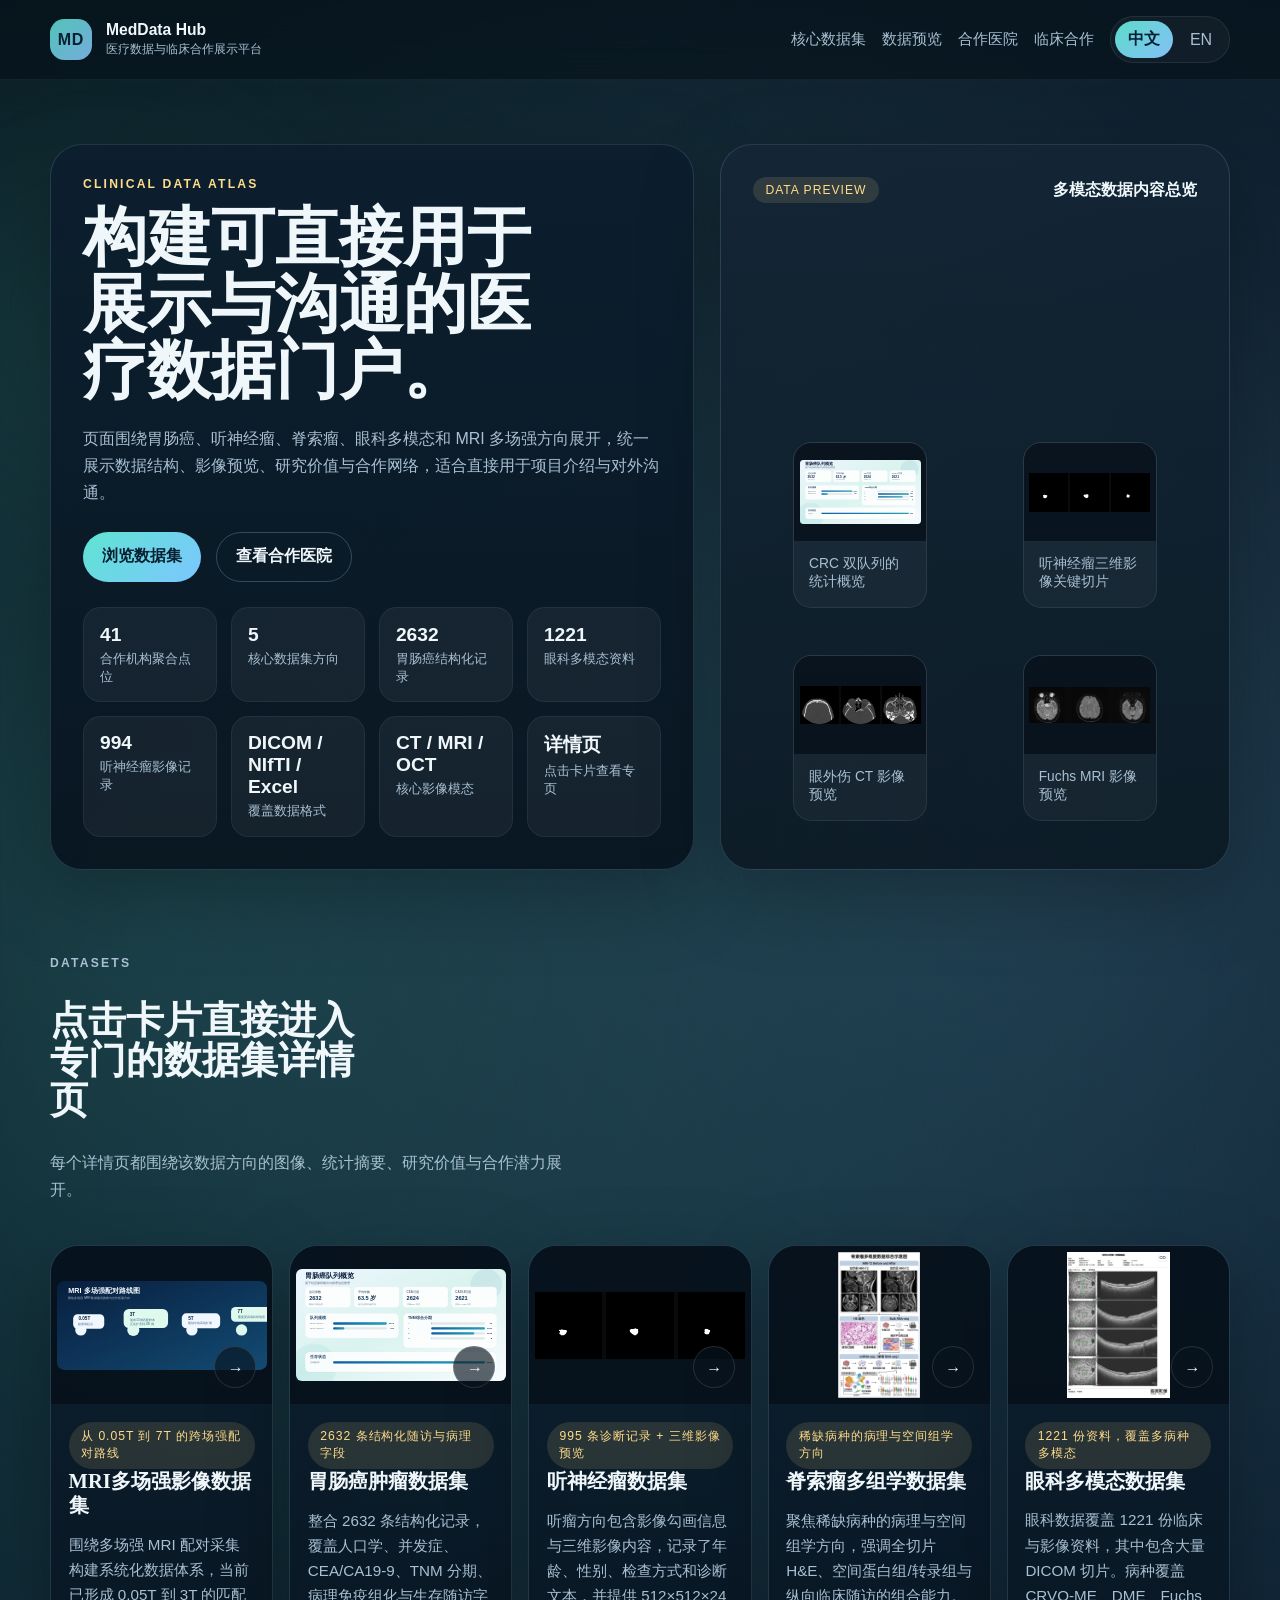
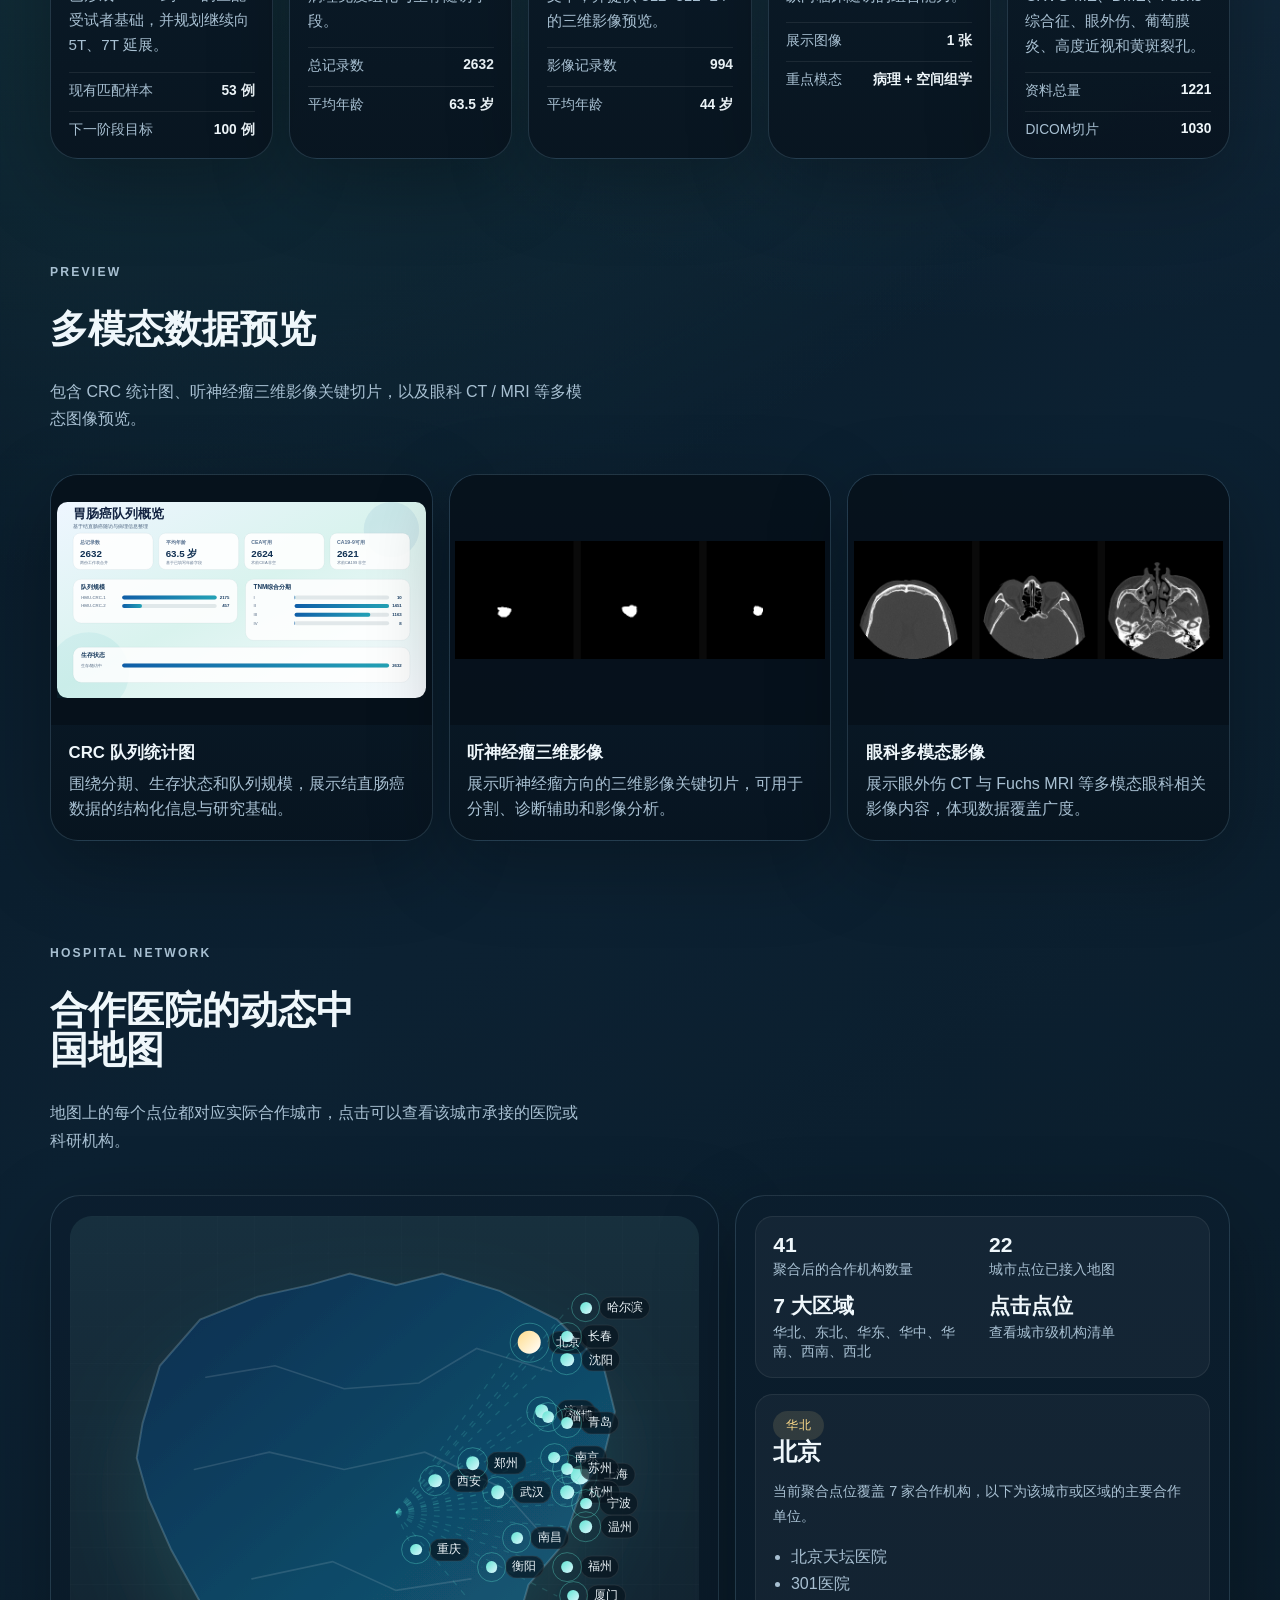
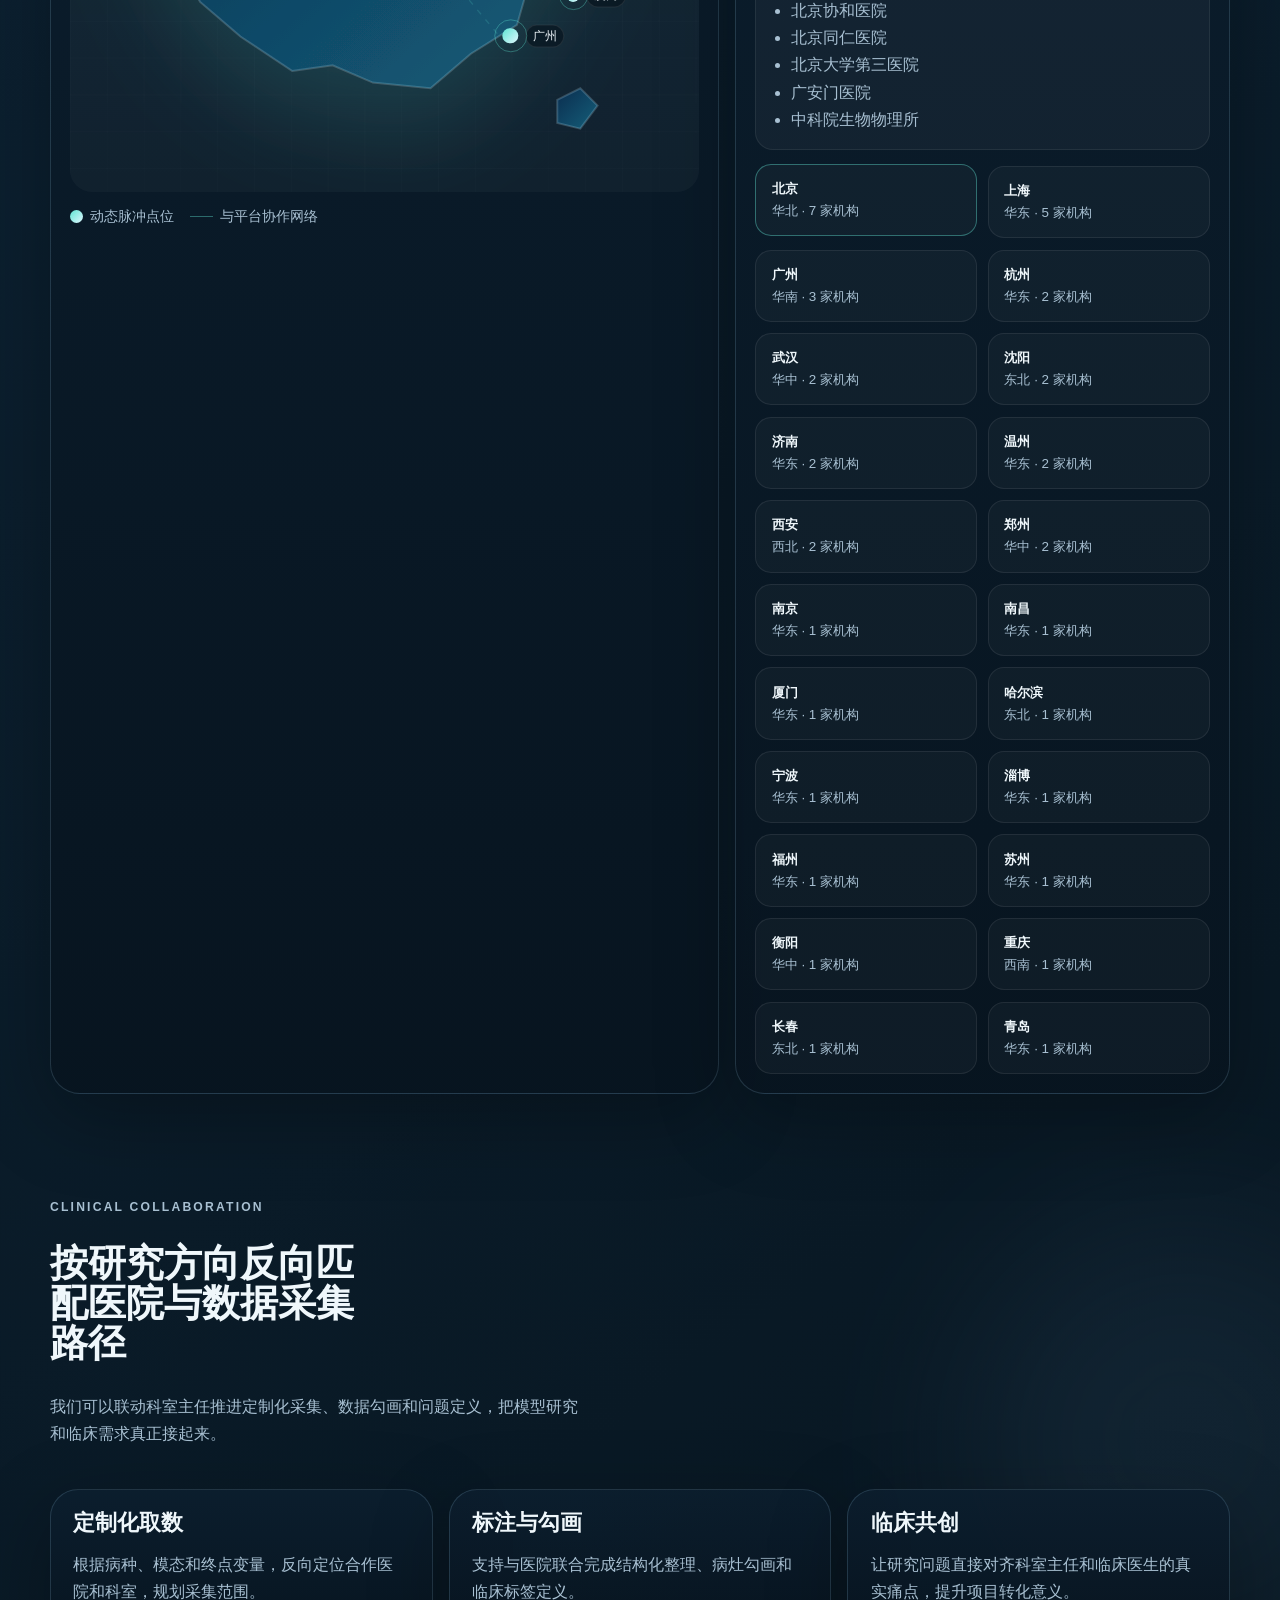
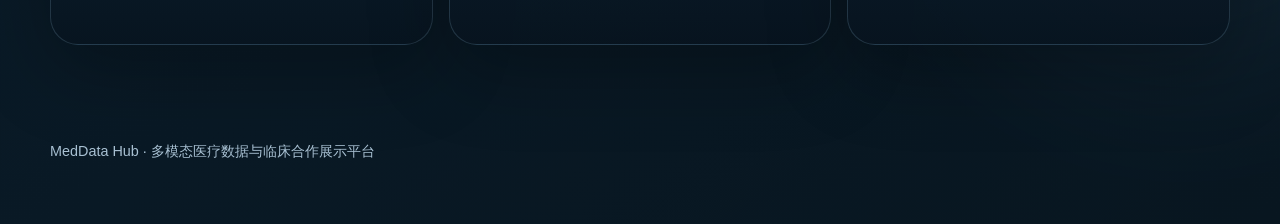
==== index.html @ 5b55f7e5 "Add files via upload" ====
<!DOCTYPE html>
<html lang="zh-CN">
<head>
    <meta charset="UTF-8">
    <meta name="viewport" content="width=device-width, initial-scale=1.0">
    <title>医疗多模态数据集与临床合作平台</title>
    <meta name="description" id="page-description" content="医疗多模态数据集与临床合作展示平台，涵盖胃肠癌、听神经瘤、脊索瘤、眼科多模态和 MRI 多场强方向。">
    <link rel="stylesheet" href="style.css?v=20260312-2">
    <script>
        (function () {
            var search = window.location.search || "";
            var match = search.match(/[?&]lang=([^&#]+)/);
            var queryLang = "";
            var savedLang = "zh";
            if (match && match[1]) {
                try {
                    queryLang = decodeURIComponent(match[1].replace(/\+/g, " "));
                } catch (e) {
                    queryLang = match[1];
                }
            }
            try {
                savedLang = localStorage.getItem("meddata-lang") || "zh";
            } catch (e) {}
            var lang = queryLang === "en" ? "en" : (savedLang === "en" ? "en" : "zh");
            window.MEDDATA_LANG = lang;
            document.documentElement.lang = lang === "en" ? "en" : "zh-CN";
            try {
                localStorage.setItem("meddata-lang", lang);
            } catch (e) {}
        })();
    </script>
    <script src="assets/generated/site-data.js?v=20260312-2"></script>
    <script src="assets/generated/site-data-en.js?v=20260312-2"></script>
</head>
<body data-page="home">
    <div class="ambient ambient-a"></div>
    <div class="ambient ambient-b"></div>

    <header class="site-header">
        <div class="header-inner">
            <a class="brand" href="index.html" data-transition>
                <span class="brand-mark">MD</span>
                <span class="brand-copy">
                    <strong>MedData Hub</strong>
                    <small id="brand-tagline">医疗数据与临床合作展示平台</small>
                </span>
            </a>
            <div class="header-actions">
                <nav class="site-nav">
                    <a href="#datasets" id="nav-datasets">核心数据集</a>
                    <a href="#decoded" id="nav-decoded">数据预览</a>
                    <a href="#hospitals" id="nav-hospitals">合作医院</a>
                    <a href="#collaboration" id="nav-collaboration">临床合作</a>
                </nav>
                <div class="lang-toggle" id="lang-toggle" aria-label="Language switch">
                    <button type="button" class="lang-option" data-lang="zh">中文</button>
                    <button type="button" class="lang-option" data-lang="en">EN</button>
                </div>
            </div>
        </div>
    </header>

    <main>
        <section class="hero">
            <div class="hero-copy">
                <p class="eyebrow" id="hero-eyebrow">Clinical-grade, locally audited</p>
                <h1 id="hero-title">构建可直接用于展示与沟通的医疗数据门户。</h1>
                <p class="hero-lead" id="hero-lead">
                    页面围绕胃肠癌、听神经瘤、脊索瘤、眼科多模态和 MRI 多场强方向展开，
                    统一展示数据结构、影像预览、研究价值与合作网络，适合直接用于项目介绍与对外沟通。
                </p>
                <div class="hero-actions">
                    <a class="button button-primary" href="#datasets" id="hero-button-datasets">浏览数据集</a>
                    <a class="button button-secondary" href="#hospitals" id="hero-button-hospitals">查看合作医院</a>
                </div>
                <div class="hero-stats" id="hero-stats"></div>
            </div>
            <div class="hero-panel">
                <div class="hero-panel-top">
                    <span class="panel-tag" id="hero-panel-tag">Data Preview</span>
                    <strong id="hero-panel-title">多模态数据内容总览</strong>
                </div>
                <div class="hero-preview-grid" id="hero-preview-grid"></div>
            </div>
        </section>

        <section class="section" id="datasets">
            <div class="section-heading">
                <p class="eyebrow" id="datasets-eyebrow">Datasets</p>
                <h2 id="datasets-title">点击卡片直接进入专门的数据集详情页</h2>
                <p id="datasets-lead">每个详情页都围绕该数据方向的图像、统计摘要、研究价值与合作潜力展开。</p>
            </div>
            <div class="dataset-grid" id="dataset-grid"></div>
        </section>

        <section class="section" id="decoded">
            <div class="section-heading">
                <p class="eyebrow" id="decoded-eyebrow">Decoded Samples</p>
                <h2 id="decoded-title">多模态数据预览</h2>
                <p id="decoded-lead">包含 CRC 统计图、听神经瘤三维影像关键切片，以及眼科 CT/MRI 等多模态图像预览。</p>
            </div>
            <div class="decoded-strip" id="decoded-strip"></div>
        </section>

        <section class="section hospitals-section" id="hospitals">
            <div class="section-heading">
                <p class="eyebrow" id="hospitals-eyebrow">Hospital Network</p>
                <h2 id="hospitals-title">合作医院的动态中国地图</h2>
                <p id="hospitals-lead">地图上的每个点位都对应实际合作城市，点击可以查看该城市承接的医院或科研机构。</p>
            </div>
            <div class="hospital-layout">
                <article class="map-card">
                    <div class="map-stage">
                        <svg class="china-svg" viewBox="0 0 100 100" aria-hidden="true">
                            <defs>
                                <linearGradient id="mapFill" x1="0%" y1="0%" x2="100%" y2="100%">
                                    <stop offset="0%" stop-color="#0a2d4f"/>
                                    <stop offset="100%" stop-color="#155f7a"/>
                                </linearGradient>
                                <filter id="mapGlow" x="-30%" y="-30%" width="160%" height="160%">
                                    <feDropShadow dx="0" dy="8" stdDeviation="8" flood-color="#4dd0c8" flood-opacity="0.16"/>
                                </filter>
                            </defs>
                            <path class="china-outline" filter="url(#mapGlow)"
                                d="M8 36 L11 26 L18 18 L28 14 L37 12 L44 10 L52 12 L60 10 L70 13 L80 18 L88 26 L90 34 L88 42 L84 48 L81 57 L75 64 L73 71 L65 76 L58 82 L48 81 L41 78 L34 79 L25 73 L18 67 L13 58 L9 49 L7 42 Z" />
                            <path class="china-island"
                                d="M80 84 L84 82 L87 85 L84 89 L80 88 Z" />
                            <path class="china-line" d="M19 28 L31 26 L43 30 L56 29 L66 23 L79 27" />
                            <path class="china-line" d="M17 44 L30 41 L43 44 L57 41 L70 47 L78 56" />
                            <path class="china-line" d="M27 63 L41 60 L52 65 L65 63" />
                            <g id="hospital-routes"></g>
                        </svg>
                        <div class="hospital-markers" id="hospital-markers"></div>
                    </div>
                    <div class="map-legend">
                        <span><i></i> <span id="legend-marker">动态脉冲点位</span></span>
                        <span><i class="legend-line"></i> <span id="legend-line">与平台协作网络</span></span>
                    </div>
                </article>

                <aside class="hospital-panel">
                    <div class="hospital-summary" id="hospital-summary"></div>
                    <div class="hospital-focus" id="hospital-focus"></div>
                    <div class="hospital-list" id="hospital-list"></div>
                </aside>
            </div>
        </section>

        <section class="section collaboration-section" id="collaboration">
            <div class="section-heading">
                <p class="eyebrow" id="collaboration-eyebrow">Clinical Collaboration</p>
                <h2 id="collaboration-title">按研究方向反向匹配医院与数据采集路径</h2>
                <p id="collaboration-lead">我们可以联动科室主任推进定制化采集、数据勾画和问题定义，把模型研究和临床需求真正接起来。</p>
            </div>
            <div class="collaboration-grid">
                <article class="info-card">
                    <h3 id="collab-card-1-title">定制化取数</h3>
                    <p id="collab-card-1-body">根据病种、模态和终点变量，反向定位合作医院和科室，规划采集范围。</p>
                </article>
                <article class="info-card">
                    <h3 id="collab-card-2-title">标注与勾画</h3>
                    <p id="collab-card-2-body">支持与医院联合完成结构化整理、病灶勾画和临床标签定义。</p>
                </article>
                <article class="info-card">
                    <h3 id="collab-card-3-title">临床共创</h3>
                    <p id="collab-card-3-body">让研究问题直接对齐科室主任和临床医生的真实痛点，提升项目转化意义。</p>
                </article>
            </div>
        </section>
    </main>

    <footer class="site-footer">
        <p id="footer-copy">MedData Hub · 多模态医疗数据与临床合作展示平台</p>
    </footer>

    <noscript>
        <div class="noscript-banner">此页面需要 JavaScript 以加载数据集详情和动态医院地图。</div>
    </noscript>
    <script src="app.js?v=20260312-2"></script>
</body>
</html>
---- style.css ----
:root {
    --bg: #07131f;
    --surface: rgba(9, 24, 37, 0.78);
    --surface-strong: rgba(8, 20, 31, 0.94);
    --surface-soft: rgba(243, 249, 255, 0.9);
    --stroke: rgba(150, 199, 224, 0.18);
    --stroke-strong: rgba(150, 199, 224, 0.28);
    --text: #eff7fb;
    --text-dim: #a8c0d2;
    --ink: #10263b;
    --teal: #5fe4d2;
    --cyan: #89c6ff;
    --gold: #ffdc8a;
    --shadow: 0 24px 80px rgba(0, 0, 0, 0.28);
    --radius: 28px;
    --radius-sm: 18px;
    --heading-font: "Iowan Old Style", "Palatino Linotype", "Noto Serif SC", "Songti SC", Georgia, serif;
    --body-font: "Avenir Next", "Segoe UI", "PingFang SC", "Microsoft YaHei", sans-serif;
}

* {
    box-sizing: border-box;
}

html {
    scroll-behavior: smooth;
}

body {
    margin: 0;
    min-height: 100vh;
    font-family: var(--body-font);
    color: var(--text);
    background:
        radial-gradient(circle at 12% 18%, rgba(95, 228, 210, 0.18), transparent 30%),
        radial-gradient(circle at 80% 16%, rgba(137, 198, 255, 0.16), transparent 26%),
        linear-gradient(145deg, #05111a 0%, #0c2132 48%, #081620 100%);
    overflow-x: hidden;
    opacity: 1;
    transform: none;
    transition: opacity 0.35s ease, transform 0.35s ease;
}

body.is-ready {
    opacity: 1;
    transform: translateY(0);
}

body.is-leaving {
    opacity: 0;
    transform: translateY(-16px);
}

.ambient {
    position: fixed;
    inset: auto;
    border-radius: 999px;
    pointer-events: none;
    filter: blur(90px);
    opacity: 0.3;
    z-index: 0;
}

.ambient-a {
    width: 24rem;
    height: 24rem;
    top: 8rem;
    left: -6rem;
    background: rgba(95, 228, 210, 0.25);
    animation: floatGlow 16s ease-in-out infinite;
}

.ambient-b {
    width: 28rem;
    height: 28rem;
    right: -8rem;
    bottom: 10rem;
    background: rgba(137, 198, 255, 0.22);
    animation: floatGlow 18s ease-in-out infinite reverse;
}

@keyframes floatGlow {
    0%, 100% {
        transform: translate3d(0, 0, 0) scale(1);
    }
    50% {
        transform: translate3d(0, -18px, 0) scale(1.06);
    }
}

a {
    color: inherit;
    text-decoration: none;
}

img {
    display: block;
    width: 100%;
}

main,
.site-header,
.site-footer {
    position: relative;
    z-index: 1;
}

.site-header {
    position: sticky;
    top: 0;
    z-index: 20;
    backdrop-filter: blur(18px);
    background: rgba(5, 17, 26, 0.6);
    border-bottom: 1px solid rgba(255, 255, 255, 0.05);
}

.header-inner,
.hero,
.section,
.site-footer,
.detail-shell {
    width: min(1180px, calc(100% - 2rem));
    margin: 0 auto;
}

.header-inner {
    display: flex;
    align-items: center;
    justify-content: space-between;
    gap: 1rem;
    padding: 1rem 0;
}

.header-actions {
    display: flex;
    align-items: center;
    flex-wrap: wrap;
    justify-content: flex-end;
    gap: 1rem;
}

.brand {
    display: inline-flex;
    align-items: center;
    gap: 0.9rem;
}

.brand-mark {
    width: 2.6rem;
    height: 2.6rem;
    display: grid;
    place-items: center;
    border-radius: 0.9rem;
    background: linear-gradient(135deg, rgba(95, 228, 210, 0.85), rgba(137, 198, 255, 0.85));
    color: #092033;
    font-weight: 800;
    letter-spacing: 0.04em;
}

.brand-copy {
    display: grid;
    gap: 0.08rem;
}

.brand-copy strong {
    font-size: 0.98rem;
}

.brand-copy small {
    color: var(--text-dim);
    font-size: 0.76rem;
}

.site-nav {
    display: flex;
    flex-wrap: wrap;
    justify-content: flex-end;
    gap: 1rem;
    color: var(--text-dim);
    font-size: 0.95rem;
}

html[lang="en"] .site-nav {
    font-size: 0.9rem;
    gap: 0.8rem;
}

.site-nav a {
    transition: color 0.2s ease;
}

.site-nav a:hover {
    color: var(--text);
}

.lang-toggle {
    display: inline-flex;
    align-items: center;
    gap: 0.25rem;
    padding: 0.25rem;
    border-radius: 999px;
    border: 1px solid rgba(255, 255, 255, 0.08);
    background: rgba(255, 255, 255, 0.04);
}

.lang-option {
    min-width: 3rem;
    border: 0;
    border-radius: 999px;
    padding: 0.5rem 0.8rem;
    background: transparent;
    color: var(--text-dim);
    font: inherit;
    cursor: pointer;
    transition: background 0.2s ease, color 0.2s ease, transform 0.2s ease;
}

.lang-option:hover {
    color: var(--text);
    transform: translateY(-1px);
}

.lang-option.active {
    background: linear-gradient(135deg, rgba(95, 228, 210, 0.96), rgba(137, 198, 255, 0.96));
    color: #082132;
    font-weight: 700;
}

.hero {
    display: grid;
    grid-template-columns: 1.2fr 0.95fr;
    gap: 1.6rem;
    padding: 4rem 0 2rem;
    align-items: stretch;
}

.hero-copy,
.hero-panel,
.map-card,
.hospital-panel,
.info-card,
.decoded-card,
.dataset-card,
.detail-hero-card,
.detail-figure,
.detail-note,
.detail-section-card,
.related-card {
    border: 1px solid var(--stroke);
    background: linear-gradient(180deg, rgba(12, 30, 46, 0.92), rgba(8, 20, 31, 0.92));
    box-shadow: var(--shadow);
}

.hero-copy,
.hero-panel {
    border-radius: calc(var(--radius) + 4px);
    padding: 2rem;
}

.eyebrow {
    margin: 0 0 0.9rem;
    color: var(--gold);
    letter-spacing: 0.18em;
    text-transform: uppercase;
    font-size: 0.76rem;
    font-weight: 700;
}

h1,
h2,
h3 {
    margin: 0;
    font-family: var(--heading-font);
    font-weight: 700;
    line-height: 1.04;
}

h1 {
    font-size: clamp(2.6rem, 5vw, 5rem);
    max-width: 15ch;
}

h2 {
    font-size: clamp(2rem, 3vw, 3.2rem);
    max-width: 16ch;
}

html[lang="en"] h1 {
    font-size: clamp(2.25rem, 4.3vw, 4.25rem);
    max-width: 19ch;
    line-height: 1.08;
}

html[lang="en"] h2 {
    font-size: clamp(1.8rem, 2.5vw, 2.65rem);
    max-width: 20ch;
    line-height: 1.12;
}

.hero-lead,
.section-heading p,
.detail-intro,
.detail-section-card p,
.info-card p,
.hospital-focus p {
    color: var(--text-dim);
    line-height: 1.7;
}

.hero-lead {
    max-width: 66ch;
    margin: 1.25rem 0 1.6rem;
}

.hero-actions {
    display: flex;
    flex-wrap: wrap;
    gap: 0.9rem;
    margin-bottom: 1.6rem;
}

.button {
    display: inline-flex;
    align-items: center;
    justify-content: center;
    min-height: 3.1rem;
    padding: 0.8rem 1.2rem;
    border-radius: 999px;
    font-weight: 700;
    transition: transform 0.2s ease, border-color 0.2s ease, background 0.2s ease;
}

.button:hover {
    transform: translateY(-2px);
}

.button-primary {
    background: linear-gradient(135deg, var(--teal), #7cc6ff);
    color: #082132;
}

.button-secondary {
    border: 1px solid var(--stroke-strong);
    color: var(--text);
}

.hero-stats {
    display: grid;
    grid-template-columns: repeat(4, minmax(0, 1fr));
    gap: 0.85rem;
}

.stat-pill {
    padding: 0.95rem 1rem;
    border-radius: 1.1rem;
    background: rgba(255, 255, 255, 0.05);
    border: 1px solid rgba(255, 255, 255, 0.06);
}

.stat-pill strong {
    display: block;
    font-size: 1.2rem;
    color: var(--text);
}

.stat-pill span {
    display: block;
    margin-top: 0.28rem;
    color: var(--text-dim);
    font-size: 0.84rem;
}

.hero-panel {
    display: flex;
    flex-direction: column;
    justify-content: space-between;
    gap: 1rem;
    background:
        linear-gradient(145deg, rgba(255, 255, 255, 0.03), rgba(95, 228, 210, 0.03)),
        linear-gradient(180deg, rgba(12, 30, 46, 0.94), rgba(8, 20, 31, 0.94));
}

.hero-panel-top {
    display: flex;
    align-items: center;
    justify-content: space-between;
    gap: 1rem;
}

.panel-tag,
.meta-chip {
    display: inline-flex;
    align-items: center;
    gap: 0.4rem;
    width: fit-content;
    padding: 0.38rem 0.78rem;
    border-radius: 999px;
    background: rgba(255, 220, 138, 0.12);
    color: var(--gold);
    font-size: 0.76rem;
    letter-spacing: 0.08em;
    text-transform: uppercase;
}

.hero-preview-grid {
    display: grid;
    grid-template-columns: repeat(2, minmax(0, 1fr));
    gap: 0.95rem;
}

.mini-preview {
    border-radius: 1.15rem;
    overflow: hidden;
    border: 1px solid rgba(255, 255, 255, 0.08);
    background: rgba(255, 255, 255, 0.04);
}

.mini-preview img {
    aspect-ratio: 1.35 / 1;
    object-fit: contain;
    background: rgba(6, 17, 27, 0.86);
    padding: 0.35rem;
}

.mini-preview figcaption {
    padding: 0.85rem 0.95rem 1rem;
    font-size: 0.86rem;
    color: var(--text-dim);
}

.section {
    padding: 3.2rem 0;
}

.section-heading {
    display: grid;
    gap: 0.8rem;
    margin-bottom: 1.6rem;
}

.section-heading p {
    max-width: 60ch;
}

.dataset-grid {
    display: grid;
    grid-template-columns: repeat(5, minmax(0, 1fr));
    gap: 1rem;
}

.dataset-card {
    border-radius: var(--radius);
    overflow: hidden;
    display: flex;
    flex-direction: column;
    min-height: 100%;
    transition: transform 0.24s ease, border-color 0.24s ease;
}

.dataset-card:hover {
    transform: translateY(-6px);
    border-color: rgba(95, 228, 210, 0.38);
}

.dataset-card figure {
    margin: 0;
    position: relative;
}

.dataset-card img {
    aspect-ratio: 1.15 / 0.82;
    object-fit: contain;
    background: rgba(6, 17, 27, 0.88);
    padding: 0.35rem;
}

.dataset-card figure::after {
    content: "";
    position: absolute;
    inset: auto 1rem 1rem auto;
    width: 2.5rem;
    height: 2.5rem;
    border-radius: 999px;
    background: rgba(8, 20, 31, 0.66);
    border: 1px solid rgba(255, 255, 255, 0.12);
}

.dataset-card figure::before {
    content: "→";
    position: absolute;
    right: 1.78rem;
    bottom: 1.63rem;
    z-index: 1;
    font-size: 1rem;
    color: var(--text);
}

.dataset-card-body {
    display: flex;
    flex: 1;
    flex-direction: column;
    gap: 0.9rem;
    padding: 1.15rem 1.1rem 1.2rem;
}

.dataset-card h3 {
    font-size: 1.28rem;
    line-height: 1.2;
}

.dataset-card p {
    margin: 0;
    color: var(--text-dim);
    line-height: 1.65;
    font-size: 0.95rem;
}

.dataset-card .meta-chip,
.dataset-stat span,
.detail-stat span,
.detail-figure span,
.decoded-card-body p,
.hospital-focus p,
.hospital-cluster span,
.stat-pill span {
    overflow-wrap: anywhere;
}

.dataset-stats {
    display: grid;
    gap: 0.7rem;
}

.dataset-stat {
    display: flex;
    justify-content: space-between;
    gap: 1rem;
    padding-top: 0.55rem;
    border-top: 1px solid rgba(255, 255, 255, 0.08);
    color: var(--text-dim);
    font-size: 0.86rem;
}

.dataset-stat strong {
    color: var(--text);
}

.decoded-strip {
    display: grid;
    grid-template-columns: repeat(3, minmax(0, 1fr));
    gap: 1rem;
}

.decoded-card,
.detail-figure {
    border-radius: var(--radius);
    overflow: hidden;
}

.decoded-card img,
.detail-figure img {
    aspect-ratio: 1.4 / 0.92;
    object-fit: contain;
    background: rgba(6, 17, 27, 0.88);
    padding: 0.35rem;
}

.decoded-card-body,
.detail-figure figcaption {
    padding: 1rem 1.1rem 1.1rem;
}

.decoded-card-body strong,
.detail-figure strong {
    display: block;
    margin-bottom: 0.4rem;
    font-size: 1.05rem;
}

.decoded-card-body p,
.detail-figure span {
    margin: 0;
    color: var(--text-dim);
    line-height: 1.6;
}

.hospital-layout {
    display: grid;
    grid-template-columns: 1.15fr 0.85fr;
    gap: 1rem;
}

.map-card,
.hospital-panel {
    border-radius: calc(var(--radius) + 2px);
    padding: 1.2rem;
}

.map-stage {
    position: relative;
    min-height: 36rem;
    border-radius: calc(var(--radius) - 6px);
    overflow: hidden;
    background:
        linear-gradient(180deg, rgba(95, 228, 210, 0.06), rgba(255, 255, 255, 0)),
        rgba(255, 255, 255, 0.03);
}

.map-stage::before {
    content: "";
    position: absolute;
    inset: 0;
    background-image:
        linear-gradient(rgba(255, 255, 255, 0.03) 1px, transparent 1px),
        linear-gradient(90deg, rgba(255, 255, 255, 0.03) 1px, transparent 1px);
    background-size: 2.3rem 2.3rem;
    opacity: 0.45;
}

.china-svg {
    position: absolute;
    inset: 0;
    width: 100%;
    height: 100%;
}

.china-outline,
.china-island {
    fill: url(#mapFill);
    stroke: rgba(202, 239, 255, 0.2);
    stroke-width: 0.35;
}

.china-line {
    fill: none;
    stroke: rgba(255, 255, 255, 0.12);
    stroke-width: 0.28;
    stroke-linecap: round;
}

.hospital-route {
    fill: none;
    stroke: rgba(95, 228, 210, 0.16);
    stroke-width: 0.22;
    stroke-dasharray: 1 1.2;
}

.hospital-markers {
    position: absolute;
    inset: 0;
}

.hospital-marker {
    position: absolute;
    width: var(--size, 0.8rem);
    height: var(--size, 0.8rem);
    border: 0;
    padding: 0;
    border-radius: 999px;
    background: linear-gradient(135deg, var(--teal), #dff7ff);
    transform: translate(-50%, -50%);
    box-shadow: 0 0 0 0 rgba(95, 228, 210, 0.38);
    cursor: pointer;
}

.hospital-marker::after {
    content: "";
    position: absolute;
    inset: -0.55rem;
    border-radius: inherit;
    border: 1px solid rgba(95, 228, 210, 0.35);
    animation: pulse 2.2s ease-out infinite;
}

.hospital-marker.active {
    background: linear-gradient(135deg, #ffdc8a, #ffffff);
}

@keyframes pulse {
    0% {
        opacity: 0.9;
        transform: scale(0.7);
    }
    100% {
        opacity: 0;
        transform: scale(1.7);
    }
}

.marker-badge {
    position: absolute;
    left: calc(100% + 0.45rem);
    top: 50%;
    transform: translateY(-50%);
    padding: 0.2rem 0.42rem;
    border-radius: 999px;
    background: rgba(8, 20, 31, 0.7);
    border: 1px solid rgba(255, 255, 255, 0.09);
    color: var(--text);
    font-size: 0.72rem;
    white-space: nowrap;
}

.map-legend {
    display: flex;
    flex-wrap: wrap;
    gap: 1rem;
    margin-top: 1rem;
    color: var(--text-dim);
    font-size: 0.86rem;
}

.map-legend span {
    display: inline-flex;
    align-items: center;
    gap: 0.45rem;
}

.map-legend i {
    display: inline-block;
    width: 0.8rem;
    height: 0.8rem;
    border-radius: 999px;
    background: linear-gradient(135deg, var(--teal), #dff7ff);
}

.legend-line {
    width: 1.4rem !important;
    height: 1px !important;
    border-radius: 0 !important;
    background: rgba(95, 228, 210, 0.4) !important;
}

.hospital-panel {
    display: grid;
    gap: 1rem;
}

.hospital-summary,
.hospital-focus {
    padding: 1rem 1.05rem;
    border-radius: var(--radius-sm);
    background: rgba(255, 255, 255, 0.04);
    border: 1px solid rgba(255, 255, 255, 0.07);
}

.hospital-summary {
    display: grid;
    grid-template-columns: repeat(2, minmax(0, 1fr));
    gap: 0.8rem;
}

.hospital-summary strong {
    display: block;
    font-size: 1.32rem;
    margin-bottom: 0.2rem;
}

.hospital-summary span,
.hospital-focus p {
    color: var(--text-dim);
    font-size: 0.9rem;
}

.hospital-focus h3 {
    font-size: 1.5rem;
    margin-bottom: 0.55rem;
}

.hospital-focus ul {
    margin: 0.9rem 0 0;
    padding-left: 1.1rem;
    color: var(--text-dim);
    line-height: 1.7;
}

.hospital-list {
    display: grid;
    grid-template-columns: repeat(2, minmax(0, 1fr));
    gap: 0.7rem;
}

.hospital-cluster {
    padding: 0.95rem;
    border-radius: 1rem;
    border: 1px solid rgba(255, 255, 255, 0.08);
    background: rgba(255, 255, 255, 0.03);
    color: var(--text);
    text-align: left;
    cursor: pointer;
    transition: transform 0.2s ease, border-color 0.2s ease;
}

.hospital-cluster:hover,
.hospital-cluster.active {
    transform: translateY(-2px);
    border-color: rgba(95, 228, 210, 0.4);
}

.hospital-cluster span {
    display: block;
    margin-top: 0.25rem;
    color: var(--text-dim);
    font-size: 0.84rem;
}

.collaboration-grid {
    display: grid;
    grid-template-columns: repeat(3, minmax(0, 1fr));
    gap: 1rem;
}

.info-card {
    padding: 1.4rem;
    border-radius: var(--radius);
}

.info-card h3 {
    font-size: 1.35rem;
    margin-bottom: 0.7rem;
}

.site-footer {
    padding: 2rem 0 3rem;
    color: var(--text-dim);
    font-size: 0.9rem;
}

.noscript-banner {
    position: fixed;
    left: 1rem;
    right: 1rem;
    bottom: 1rem;
    padding: 0.95rem 1rem;
    border-radius: 1rem;
    background: #fee3b1;
    color: #402100;
    z-index: 30;
}

.detail-shell {
    padding: 3.2rem 0;
}

.detail-topbar {
    display: flex;
    justify-content: space-between;
    align-items: flex-start;
    gap: 1rem;
    margin-bottom: 1.2rem;
}

.detail-back {
    display: inline-flex;
    align-items: center;
    gap: 0.5rem;
    color: var(--text-dim);
}

.detail-headline {
    display: grid;
    gap: 0.6rem;
    margin-bottom: 1.6rem;
}

.detail-shell h1 {
    max-width: 16ch;
}

html[lang="en"] .detail-shell h1 {
    max-width: 22ch;
}

.detail-grid {
    display: grid;
    grid-template-columns: 1.15fr 0.85fr;
    gap: 1rem;
    margin-bottom: 1.1rem;
}

.detail-hero-card,
.detail-note,
.detail-section-card,
.related-card {
    border-radius: var(--radius);
}

.detail-hero-card {
    overflow: hidden;
}

.detail-hero-card img {
    aspect-ratio: 1.45 / 0.92;
    object-fit: contain;
    background: rgba(6, 17, 27, 0.88);
    padding: 0.35rem;
}

.detail-card-copy {
    padding: 1.2rem 1.25rem 1.3rem;
}

.detail-note {
    padding: 1.25rem;
    display: grid;
    gap: 1rem;
}

.detail-note ul,
.detail-section-card ul {
    margin: 0;
    padding-left: 1.1rem;
    color: var(--text-dim);
    line-height: 1.75;
}

.detail-stat-grid {
    display: grid;
    grid-template-columns: repeat(4, minmax(0, 1fr));
    gap: 0.8rem;
    margin-bottom: 1.1rem;
}

.detail-stat {
    padding: 1rem;
    border-radius: 1rem;
    background: rgba(255, 255, 255, 0.04);
    border: 1px solid rgba(255, 255, 255, 0.06);
}

.detail-stat strong {
    display: block;
    font-size: 1.2rem;
    margin-bottom: 0.24rem;
}

.detail-stat span {
    color: var(--text-dim);
    font-size: 0.85rem;
}

.detail-section-grid {
    display: grid;
    grid-template-columns: repeat(2, minmax(0, 1fr));
    gap: 1rem;
    margin-bottom: 1.1rem;
}

.detail-section-card {
    padding: 1.25rem;
}

.detail-section-card h3 {
    font-size: 1.3rem;
    margin-bottom: 0.7rem;
}

.detail-gallery {
    display: grid;
    grid-template-columns: repeat(2, minmax(0, 1fr));
    gap: 1rem;
    margin-bottom: 1.1rem;
}

.detail-related {
    display: grid;
    grid-template-columns: repeat(3, minmax(0, 1fr));
    gap: 1rem;
}

.related-card {
    padding: 1.15rem;
    transition: transform 0.2s ease, border-color 0.2s ease;
}

.related-card:hover {
    transform: translateY(-4px);
    border-color: rgba(95, 228, 210, 0.36);
}

.related-card h3 {
    font-size: 1.18rem;
    margin-bottom: 0.45rem;
}

.related-card p {
    margin: 0;
    color: var(--text-dim);
    line-height: 1.6;
}

@media (max-width: 1200px) {
    .dataset-grid {
        grid-template-columns: repeat(3, minmax(0, 1fr));
    }
}

@media (max-width: 960px) {
    .site-nav {
        display: none;
    }

    .header-actions {
        margin-left: auto;
    }

    .hero,
    .hospital-layout,
    .detail-grid {
        grid-template-columns: 1fr;
    }

    .hero-stats,
    .detail-stat-grid,
    .decoded-strip,
    .collaboration-grid,
    .detail-gallery,
    .detail-related,
    .detail-section-grid {
        grid-template-columns: repeat(2, minmax(0, 1fr));
    }

    .dataset-grid {
        grid-template-columns: repeat(2, minmax(0, 1fr));
    }
}

@media (max-width: 720px) {
    .header-inner,
    .hero,
    .section,
    .site-footer,
    .detail-shell {
        width: min(100% - 1.2rem, 100%);
    }

    .hero,
    .section,
    .detail-shell {
        padding-top: 2rem;
    }

    .hero-copy,
    .hero-panel,
    .map-card,
    .hospital-panel {
        padding: 1.2rem;
    }

    .hero-stats,
    .detail-stat-grid,
    .decoded-strip,
    .dataset-grid,
    .hospital-list,
    .collaboration-grid,
    .detail-gallery,
    .detail-related,
    .detail-section-grid {
        grid-template-columns: 1fr;
    }

    .map-stage {
        min-height: 28rem;
    }

    h1 {
        font-size: 2.35rem;
    }

    h2 {
        font-size: 2rem;
    }
}
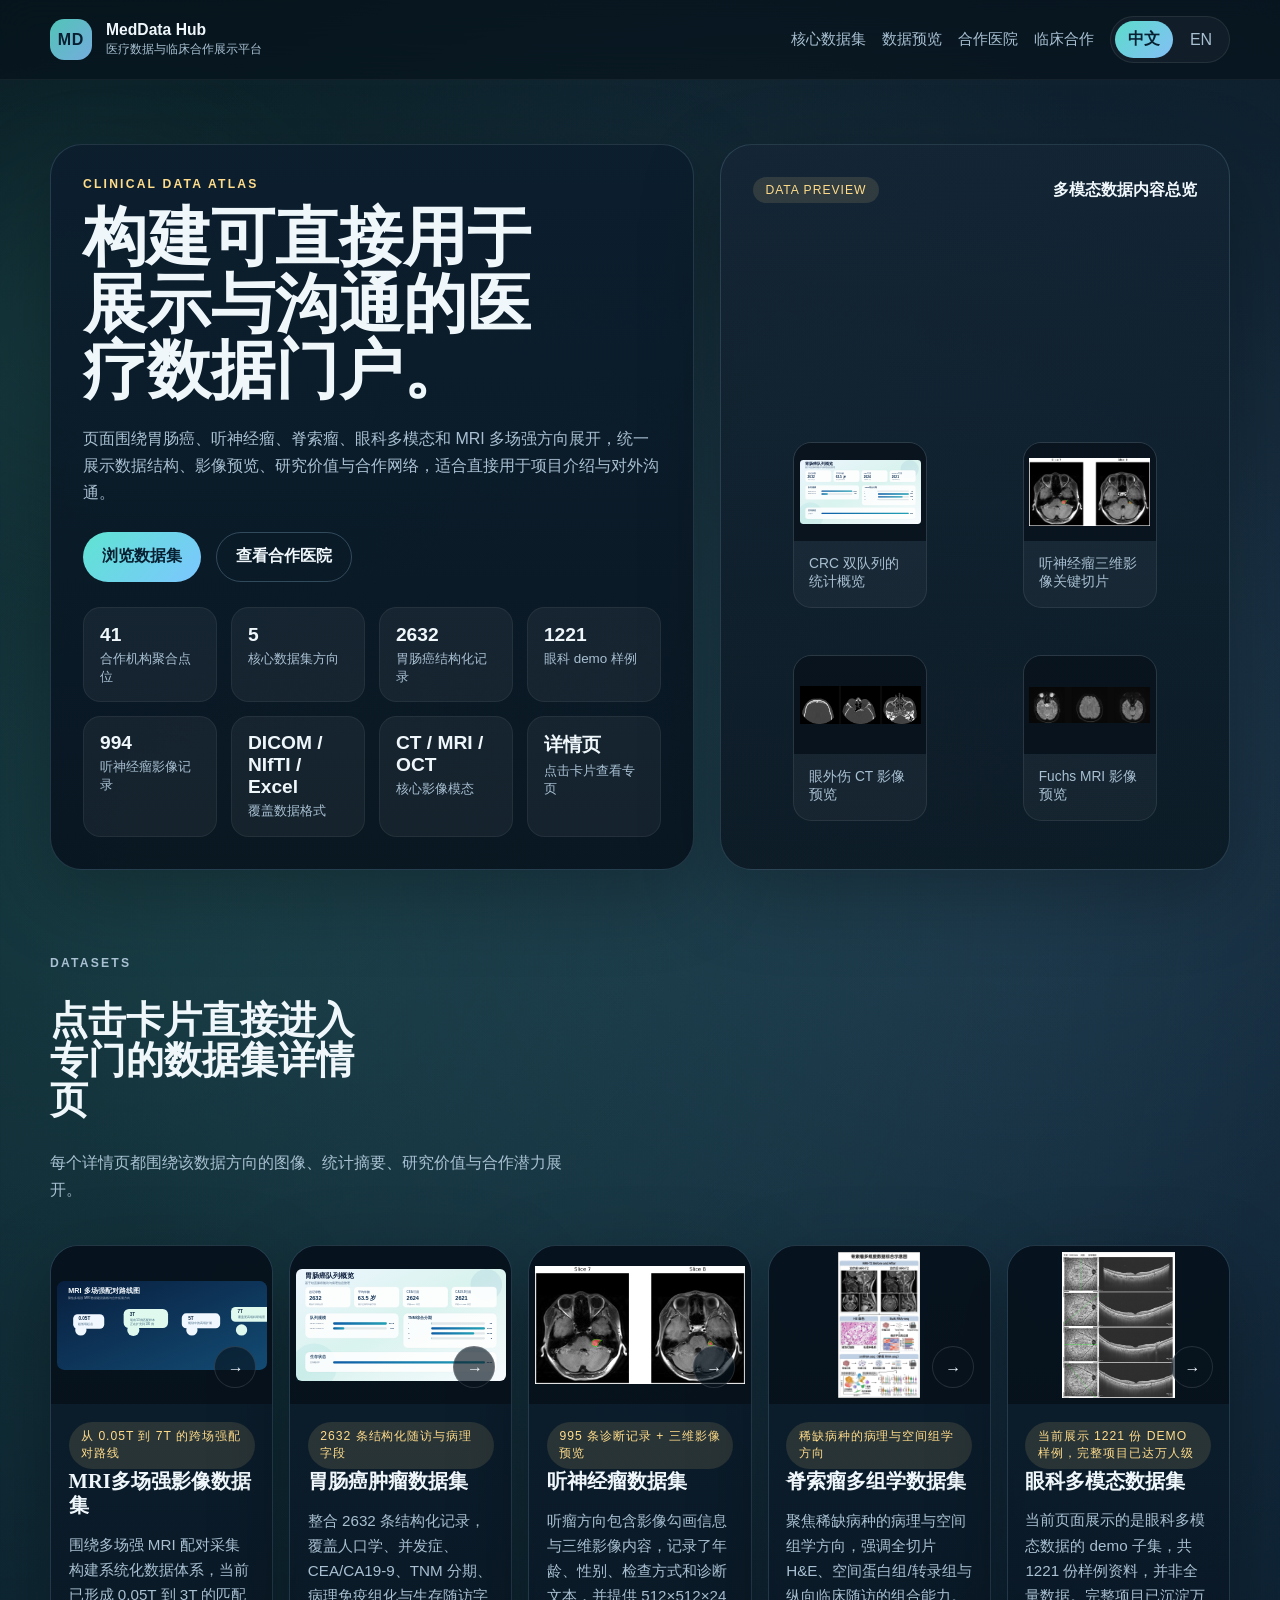
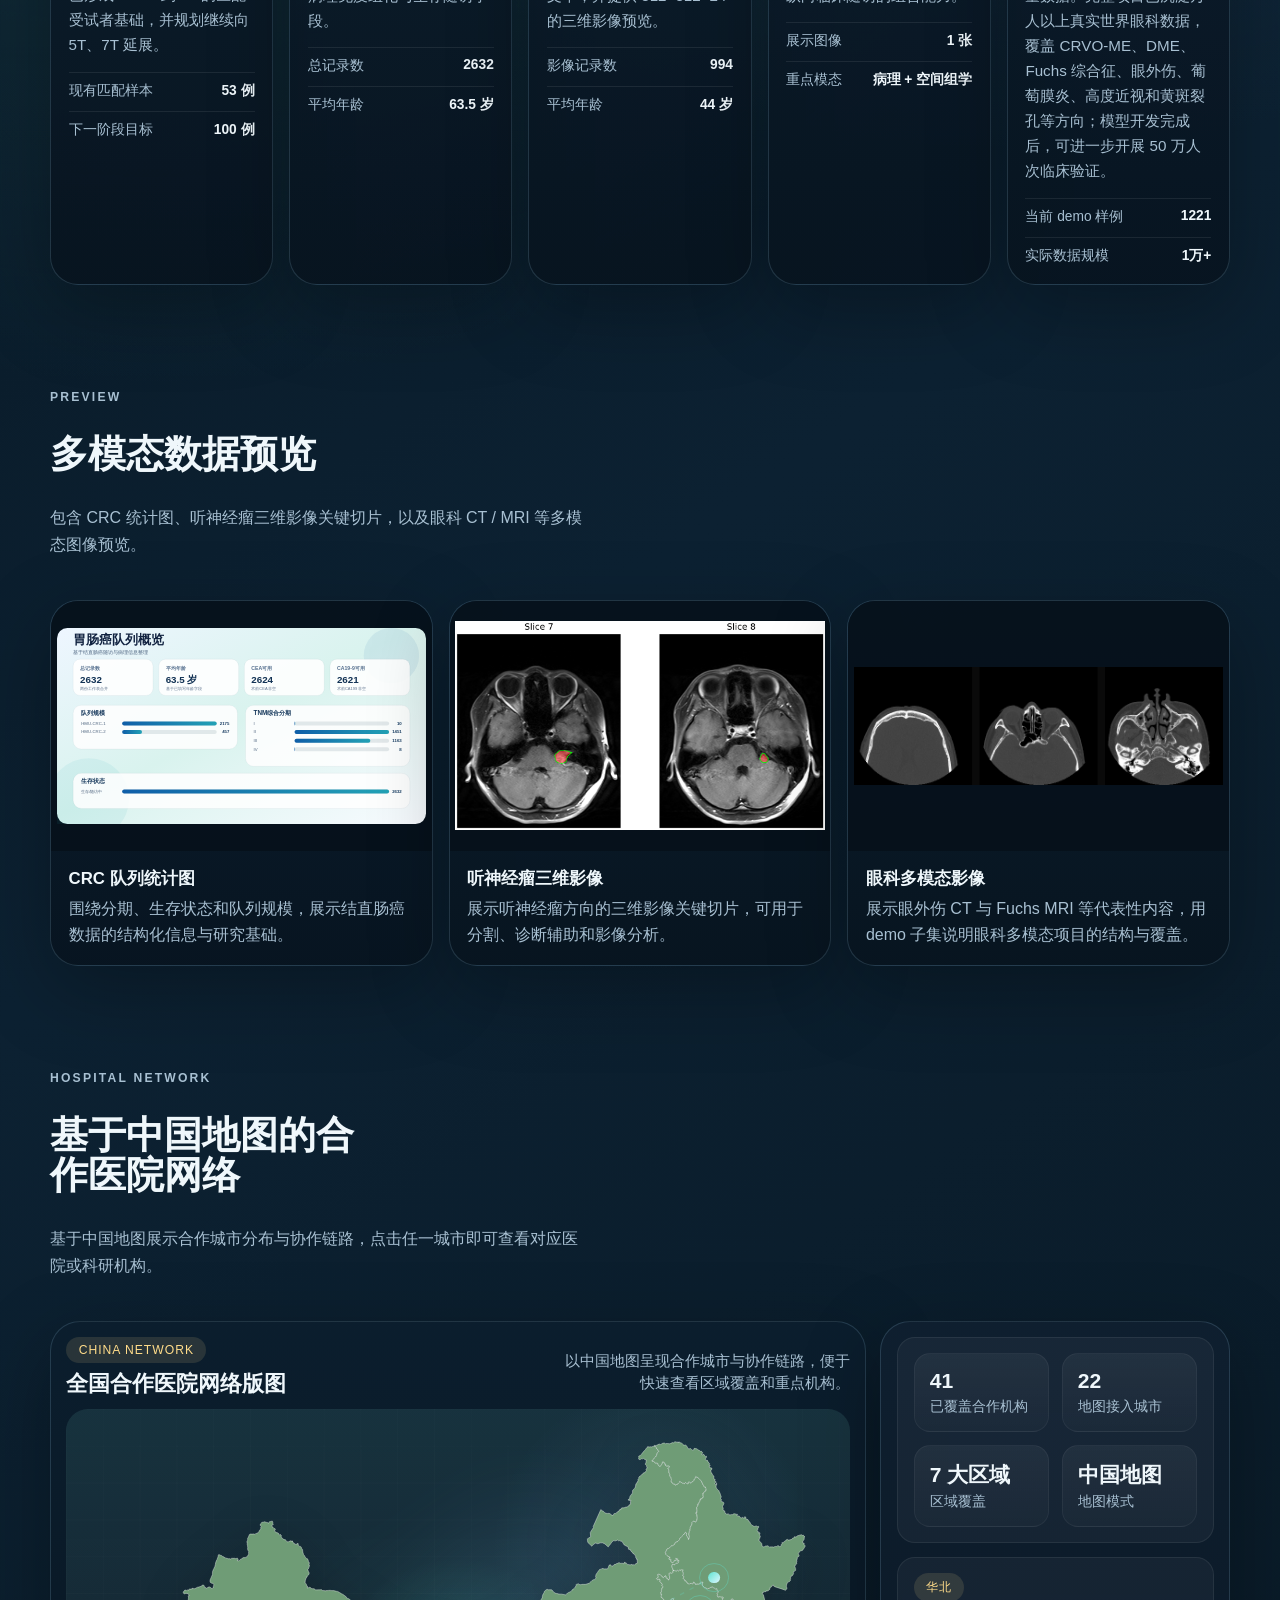
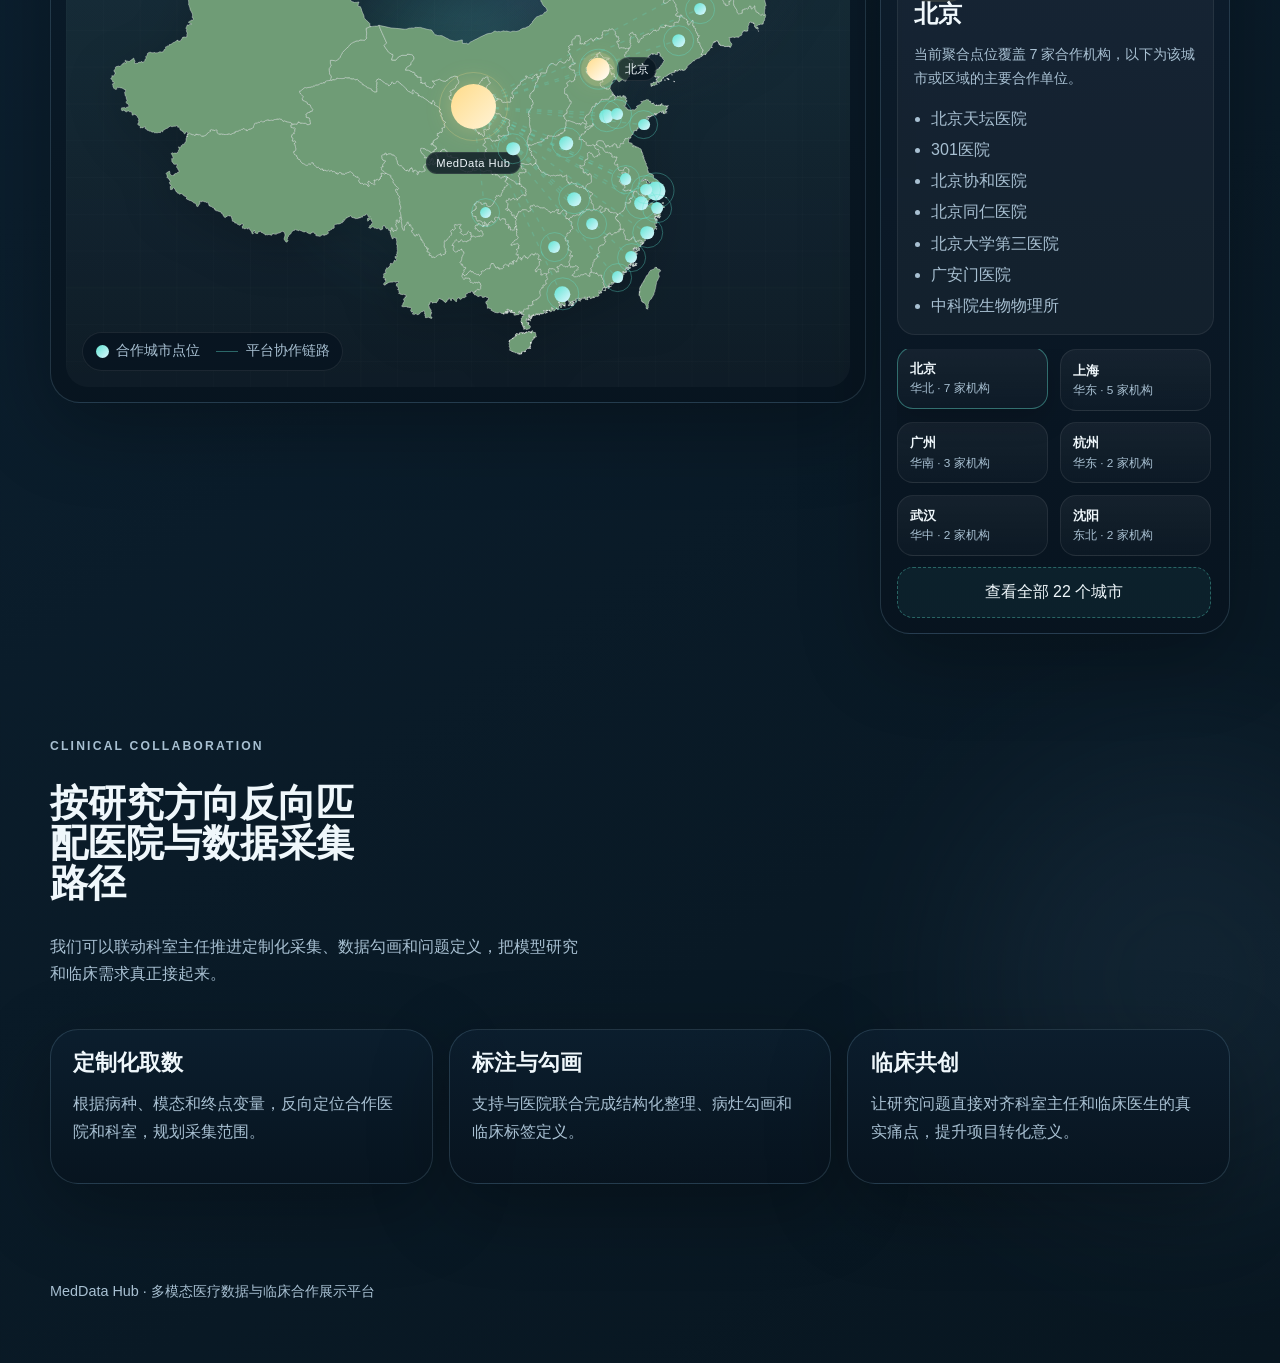
==== commit 9035ceea: "Add files via upload" ====
--- a/index.html
+++ b/index.html
@@ -5,7 +5,7 @@
     <meta name="viewport" content="width=device-width, initial-scale=1.0">
     <title>医疗多模态数据集与临床合作平台</title>
     <meta name="description" id="page-description" content="医疗多模态数据集与临床合作展示平台，涵盖胃肠癌、听神经瘤、脊索瘤、眼科多模态和 MRI 多场强方向。">
-    <link rel="stylesheet" href="style.css?v=20260312-2">
+    <link rel="stylesheet" href="style.css?v=20260312-5">
     <script>
         (function () {
             var search = window.location.search || "";
@@ -30,8 +30,8 @@
             } catch (e) {}
         })();
     </script>
-    <script src="assets/generated/site-data.js?v=20260312-2"></script>
-    <script src="assets/generated/site-data-en.js?v=20260312-2"></script>
+    <script src="assets/generated/site-data.js?v=20260312-5"></script>
+    <script src="assets/generated/site-data-en.js?v=20260312-5"></script>
 </head>
 <body data-page="home">
     <div class="ambient ambient-a"></div>
@@ -106,36 +106,33 @@
         <section class="section hospitals-section" id="hospitals">
             <div class="section-heading">
                 <p class="eyebrow" id="hospitals-eyebrow">Hospital Network</p>
-                <h2 id="hospitals-title">合作医院的动态中国地图</h2>
-                <p id="hospitals-lead">地图上的每个点位都对应实际合作城市，点击可以查看该城市承接的医院或科研机构。</p>
+                <h2 id="hospitals-title">基于中国地图的合作医院网络</h2>
+                <p id="hospitals-lead">基于中国地图展示合作城市分布与协作链路，点击任一城市即可查看对应医院或科研机构。</p>
             </div>
             <div class="hospital-layout">
                 <article class="map-card">
+                    <div class="map-card-head">
+                        <div>
+                            <span class="panel-tag" id="map-card-tag">China Network</span>
+                            <h3 id="map-card-title">全国合作医院网络版图</h3>
+                        </div>
+                        <p id="map-card-copy">以中国地图呈现合作城市与协作链路，便于快速查看区域覆盖和重点机构。</p>
+                    </div>
                     <div class="map-stage">
-                        <svg class="china-svg" viewBox="0 0 100 100" aria-hidden="true">
-                            <defs>
-                                <linearGradient id="mapFill" x1="0%" y1="0%" x2="100%" y2="100%">
-                                    <stop offset="0%" stop-color="#0a2d4f"/>
-                                    <stop offset="100%" stop-color="#155f7a"/>
-                                </linearGradient>
-                                <filter id="mapGlow" x="-30%" y="-30%" width="160%" height="160%">
-                                    <feDropShadow dx="0" dy="8" stdDeviation="8" flood-color="#4dd0c8" flood-opacity="0.16"/>
-                                </filter>
-                            </defs>
-                            <path class="china-outline" filter="url(#mapGlow)"
-                                d="M8 36 L11 26 L18 18 L28 14 L37 12 L44 10 L52 12 L60 10 L70 13 L80 18 L88 26 L90 34 L88 42 L84 48 L81 57 L75 64 L73 71 L65 76 L58 82 L48 81 L41 78 L34 79 L25 73 L18 67 L13 58 L9 49 L7 42 Z" />
-                            <path class="china-island"
-                                d="M80 84 L84 82 L87 85 L84 89 L80 88 Z" />
-                            <path class="china-line" d="M19 28 L31 26 L43 30 L56 29 L66 23 L79 27" />
-                            <path class="china-line" d="M17 44 L30 41 L43 44 L57 41 L70 47 L78 56" />
-                            <path class="china-line" d="M27 63 L41 60 L52 65 L65 63" />
-                            <g id="hospital-routes"></g>
-                        </svg>
-                        <div class="hospital-markers" id="hospital-markers"></div>
-                    </div>
-                    <div class="map-legend">
-                        <span><i></i> <span id="legend-marker">动态脉冲点位</span></span>
-                        <span><i class="legend-line"></i> <span id="legend-line">与平台协作网络</span></span>
+                        <div class="map-canvas">
+                            <img class="china-map-image" src="assets/data/cn.svg" alt="China map">
+                            <svg class="map-overlay" viewBox="0 0 1000 738" aria-hidden="true">
+                                <g id="hospital-routes"></g>
+                            </svg>
+                            <div class="platform-hub" aria-hidden="true">
+                                <span class="platform-hub-label">MedData Hub</span>
+                            </div>
+                            <div class="hospital-markers" id="hospital-markers"></div>
+                        </div>
+                        <div class="map-legend map-legend-floating">
+                            <span><i></i> <span id="legend-marker">合作城市点位</span></span>
+                            <span><i class="legend-line"></i> <span id="legend-line">平台协作链路</span></span>
+                        </div>
                     </div>
                 </article>
 
@@ -177,6 +174,6 @@
     <noscript>
         <div class="noscript-banner">此页面需要 JavaScript 以加载数据集详情和动态医院地图。</div>
     </noscript>
-    <script src="app.js?v=20260312-2"></script>
+    <script src="app.js?v=20260312-5"></script>
 </body>
 </html>
--- a/style.css
+++ b/style.css
@@ -586,23 +586,52 @@
 
 .hospital-layout {
     display: grid;
-    grid-template-columns: 1.15fr 0.85fr;
-    gap: 1rem;
+    grid-template-columns: minmax(0, 1.4fr) minmax(17.5rem, 0.6fr);
+    gap: 0.9rem;
+    align-items: start;
 }
 
 .map-card,
 .hospital-panel {
     border-radius: calc(var(--radius) + 2px);
-    padding: 1.2rem;
+    padding: 0.95rem;
+}
+
+.map-card {
+    display: grid;
+    gap: 0.85rem;
+}
+
+.map-card-head {
+    display: grid;
+    grid-template-columns: minmax(0, 1fr) minmax(14rem, 18rem);
+    align-items: end;
+    gap: 0.65rem;
+}
+
+.map-card-head h3 {
+    margin-top: 0.55rem;
+    font-size: 1.4rem;
+}
+
+.map-card-head p {
+    margin: 0;
+    color: var(--text-dim);
+    line-height: 1.55;
+    text-align: right;
+    font-size: 0.92rem;
 }
 
 .map-stage {
     position: relative;
-    min-height: 36rem;
+    aspect-ratio: 1000 / 738;
     border-radius: calc(var(--radius) - 6px);
     overflow: hidden;
+    isolation: isolate;
     background:
-        linear-gradient(180deg, rgba(95, 228, 210, 0.06), rgba(255, 255, 255, 0)),
+        radial-gradient(circle at 50% 48%, rgba(95, 228, 210, 0.16), transparent 26%),
+        radial-gradient(circle at 75% 24%, rgba(137, 198, 255, 0.12), transparent 22%),
+        linear-gradient(180deg, rgba(95, 228, 210, 0.08), rgba(255, 255, 255, 0)),
         rgba(255, 255, 255, 0.03);
 }
 
@@ -615,39 +644,116 @@
         linear-gradient(90deg, rgba(255, 255, 255, 0.03) 1px, transparent 1px);
     background-size: 2.3rem 2.3rem;
     opacity: 0.45;
-}
-
-.china-svg {
+    z-index: 0;
+}
+
+.map-stage::after {
+    content: "";
+    position: absolute;
+    inset: 8% 10%;
+    border-radius: 50%;
+    background:
+        radial-gradient(circle at 48% 54%, rgba(95, 228, 210, 0.15), transparent 48%),
+        radial-gradient(circle at 62% 30%, rgba(137, 198, 255, 0.14), transparent 28%);
+    filter: blur(26px);
+    opacity: 0.8;
+    z-index: 0;
+}
+
+.map-canvas {
+    position: absolute;
+    inset: 0.45rem;
+}
+
+.china-map-image,
+.map-overlay {
     position: absolute;
     inset: 0;
     width: 100%;
     height: 100%;
-}
-
-.china-outline,
-.china-island {
-    fill: url(#mapFill);
-    stroke: rgba(202, 239, 255, 0.2);
-    stroke-width: 0.35;
-}
-
-.china-line {
-    fill: none;
-    stroke: rgba(255, 255, 255, 0.12);
-    stroke-width: 0.28;
-    stroke-linecap: round;
+    z-index: 1;
+}
+
+.china-map-image {
+    object-fit: contain;
+    object-position: center;
+    display: block;
+    filter: drop-shadow(0 14px 24px rgba(0, 0, 0, 0.18));
+}
+
+.map-overlay {
+    z-index: 2;
+    pointer-events: none;
 }
 
 .hospital-route {
     fill: none;
-    stroke: rgba(95, 228, 210, 0.16);
-    stroke-width: 0.22;
-    stroke-dasharray: 1 1.2;
+    stroke: rgba(95, 228, 210, 0.22);
+    stroke-width: 1.8;
+    stroke-dasharray: 6 8;
+    animation: routeFlow 18s linear infinite;
+}
+
+@keyframes routeFlow {
+    from {
+        stroke-dashoffset: 0;
+    }
+    to {
+        stroke-dashoffset: -20;
+    }
 }
 
 .hospital-markers {
     position: absolute;
     inset: 0;
+    z-index: 3;
+}
+
+.platform-hub {
+    position: absolute;
+    left: 52%;
+    top: 51.5%;
+    display: grid;
+    place-items: center;
+    width: 5rem;
+    height: 5rem;
+    transform: translate(-50%, -50%);
+    pointer-events: none;
+    z-index: 2;
+}
+
+.platform-hub::before,
+.platform-hub::after {
+    content: "";
+    position: absolute;
+    border-radius: 999px;
+}
+
+.platform-hub::before {
+    inset: 1.1rem;
+    background: linear-gradient(135deg, var(--gold), #fff3d6);
+    box-shadow: 0 0 24px rgba(255, 220, 138, 0.36);
+}
+
+.platform-hub::after {
+    inset: 0.35rem;
+    border: 1px solid rgba(255, 220, 138, 0.24);
+    animation: pulse 3s ease-out infinite;
+}
+
+.platform-hub-label {
+    position: absolute;
+    top: calc(100% + 0.35rem);
+    left: 50%;
+    transform: translateX(-50%);
+    padding: 0.24rem 0.58rem;
+    border-radius: 999px;
+    background: rgba(8, 20, 31, 0.78);
+    border: 1px solid rgba(255, 255, 255, 0.08);
+    color: var(--text);
+    font-size: 0.7rem;
+    letter-spacing: 0.04em;
+    white-space: nowrap;
 }
 
 .hospital-marker {
@@ -661,6 +767,11 @@
     transform: translate(-50%, -50%);
     box-shadow: 0 0 0 0 rgba(95, 228, 210, 0.38);
     cursor: pointer;
+    transition: transform 0.18s ease, box-shadow 0.18s ease, background 0.18s ease;
+}
+
+.hospital-marker:hover {
+    transform: translate(-50%, -50%) scale(1.08);
 }
 
 .hospital-marker::after {
@@ -674,6 +785,7 @@
 
 .hospital-marker.active {
     background: linear-gradient(135deg, #ffdc8a, #ffffff);
+    box-shadow: 0 0 0 0.35rem rgba(255, 220, 138, 0.16), 0 0 26px rgba(255, 220, 138, 0.28);
 }
 
 @keyframes pulse {
@@ -691,7 +803,6 @@
     position: absolute;
     left: calc(100% + 0.45rem);
     top: 50%;
-    transform: translateY(-50%);
     padding: 0.2rem 0.42rem;
     border-radius: 999px;
     background: rgba(8, 20, 31, 0.7);
@@ -699,6 +810,16 @@
     color: var(--text);
     font-size: 0.72rem;
     white-space: nowrap;
+    opacity: 0;
+    pointer-events: none;
+    transform: translateY(-50%) translateX(-0.2rem);
+    transition: opacity 0.18s ease, transform 0.18s ease;
+}
+
+.hospital-marker:hover .marker-badge,
+.hospital-marker.active .marker-badge {
+    opacity: 1;
+    transform: translateY(-50%) translateX(0);
 }
 
 .map-legend {
@@ -708,6 +829,19 @@
     margin-top: 1rem;
     color: var(--text-dim);
     font-size: 0.86rem;
+}
+
+.map-legend-floating {
+    position: absolute;
+    left: 1rem;
+    bottom: 1rem;
+    z-index: 4;
+    margin: 0;
+    padding: 0.6rem 0.8rem;
+    border-radius: 999px;
+    background: rgba(8, 20, 31, 0.74);
+    border: 1px solid rgba(255, 255, 255, 0.08);
+    backdrop-filter: blur(10px);
 }
 
 .map-legend span {
@@ -733,12 +867,16 @@
 
 .hospital-panel {
     display: grid;
-    gap: 1rem;
+    gap: 0.85rem;
+    align-self: start;
+    background:
+        linear-gradient(180deg, rgba(15, 31, 48, 0.96), rgba(8, 20, 31, 0.94)),
+        rgba(255, 255, 255, 0.02);
 }
 
 .hospital-summary,
 .hospital-focus {
-    padding: 1rem 1.05rem;
+    padding: 0.95rem 1rem;
     border-radius: var(--radius-sm);
     background: rgba(255, 255, 255, 0.04);
     border: 1px solid rgba(255, 255, 255, 0.07);
@@ -748,6 +886,13 @@
     display: grid;
     grid-template-columns: repeat(2, minmax(0, 1fr));
     gap: 0.8rem;
+}
+
+.hospital-summary > div {
+    padding: 0.95rem;
+    border-radius: 1rem;
+    background: linear-gradient(180deg, rgba(255, 255, 255, 0.05), rgba(255, 255, 255, 0.02));
+    border: 1px solid rgba(255, 255, 255, 0.05);
 }
 
 .hospital-summary strong {
@@ -767,6 +912,10 @@
     margin-bottom: 0.55rem;
 }
 
+.hospital-focus ul li + li {
+    margin-top: 0.25rem;
+}
+
 .hospital-focus ul {
     margin: 0.9rem 0 0;
     padding-left: 1.1rem;
@@ -778,30 +927,70 @@
     display: grid;
     grid-template-columns: repeat(2, minmax(0, 1fr));
     gap: 0.7rem;
+    align-content: start;
+    max-height: 18.5rem;
+    overflow-y: auto;
+    padding-right: 0.15rem;
+    scrollbar-width: thin;
+    scrollbar-color: rgba(95, 228, 210, 0.35) rgba(255, 255, 255, 0.04);
+}
+
+.hospital-list::-webkit-scrollbar {
+    width: 0.45rem;
+}
+
+.hospital-list::-webkit-scrollbar-track {
+    background: rgba(255, 255, 255, 0.04);
+    border-radius: 999px;
+}
+
+.hospital-list::-webkit-scrollbar-thumb {
+    background: rgba(95, 228, 210, 0.35);
+    border-radius: 999px;
 }
 
 .hospital-cluster {
-    padding: 0.95rem;
+    padding: 0.72rem 0.78rem;
     border-radius: 1rem;
     border: 1px solid rgba(255, 255, 255, 0.08);
-    background: rgba(255, 255, 255, 0.03);
+    background: linear-gradient(180deg, rgba(255, 255, 255, 0.05), rgba(255, 255, 255, 0.02));
     color: var(--text);
     text-align: left;
     cursor: pointer;
-    transition: transform 0.2s ease, border-color 0.2s ease;
+    transition: transform 0.2s ease, border-color 0.2s ease, box-shadow 0.2s ease;
 }
 
 .hospital-cluster:hover,
 .hospital-cluster.active {
     transform: translateY(-2px);
     border-color: rgba(95, 228, 210, 0.4);
+    box-shadow: 0 12px 28px rgba(0, 0, 0, 0.16);
 }
 
 .hospital-cluster span {
     display: block;
-    margin-top: 0.25rem;
-    color: var(--text-dim);
-    font-size: 0.84rem;
+    margin-top: 0.2rem;
+    color: var(--text-dim);
+    font-size: 0.74rem;
+    line-height: 1.3;
+}
+
+.hospital-list-toggle {
+    border: 1px dashed rgba(95, 228, 210, 0.35);
+    border-radius: 1rem;
+    grid-column: 1 / -1;
+    padding: 0.85rem 1rem;
+    background: rgba(95, 228, 210, 0.06);
+    color: var(--text);
+    font: inherit;
+    cursor: pointer;
+    transition: background 0.2s ease, border-color 0.2s ease, transform 0.2s ease;
+}
+
+.hospital-list-toggle:hover {
+    background: rgba(95, 228, 210, 0.1);
+    border-color: rgba(95, 228, 210, 0.5);
+    transform: translateY(-1px);
 }
 
 .collaboration-grid {
@@ -1023,6 +1212,23 @@
     .dataset-grid {
         grid-template-columns: repeat(2, minmax(0, 1fr));
     }
+
+    .map-card-head {
+        grid-template-columns: 1fr;
+    }
+
+    .map-card-head p {
+        text-align: left;
+    }
+
+    .map-canvas {
+        inset: 0.42rem;
+    }
+
+    .hospital-list {
+        max-height: none;
+        overflow: visible;
+    }
 }
 
 @media (max-width: 720px) {
@@ -1060,7 +1266,29 @@
     }
 
     .map-stage {
-        min-height: 28rem;
+        aspect-ratio: 1000 / 738;
+    }
+
+    .map-canvas {
+        inset: 0.35rem;
+    }
+
+    .map-legend-floating {
+        left: 0.8rem;
+        right: 0.8rem;
+        bottom: 0.8rem;
+        gap: 0.8rem;
+        justify-content: space-between;
+        border-radius: 1rem;
+    }
+
+    .platform-hub {
+        width: 4.4rem;
+        height: 4.4rem;
+    }
+
+    .platform-hub-label {
+        font-size: 0.66rem;
     }
 
     h1 {
